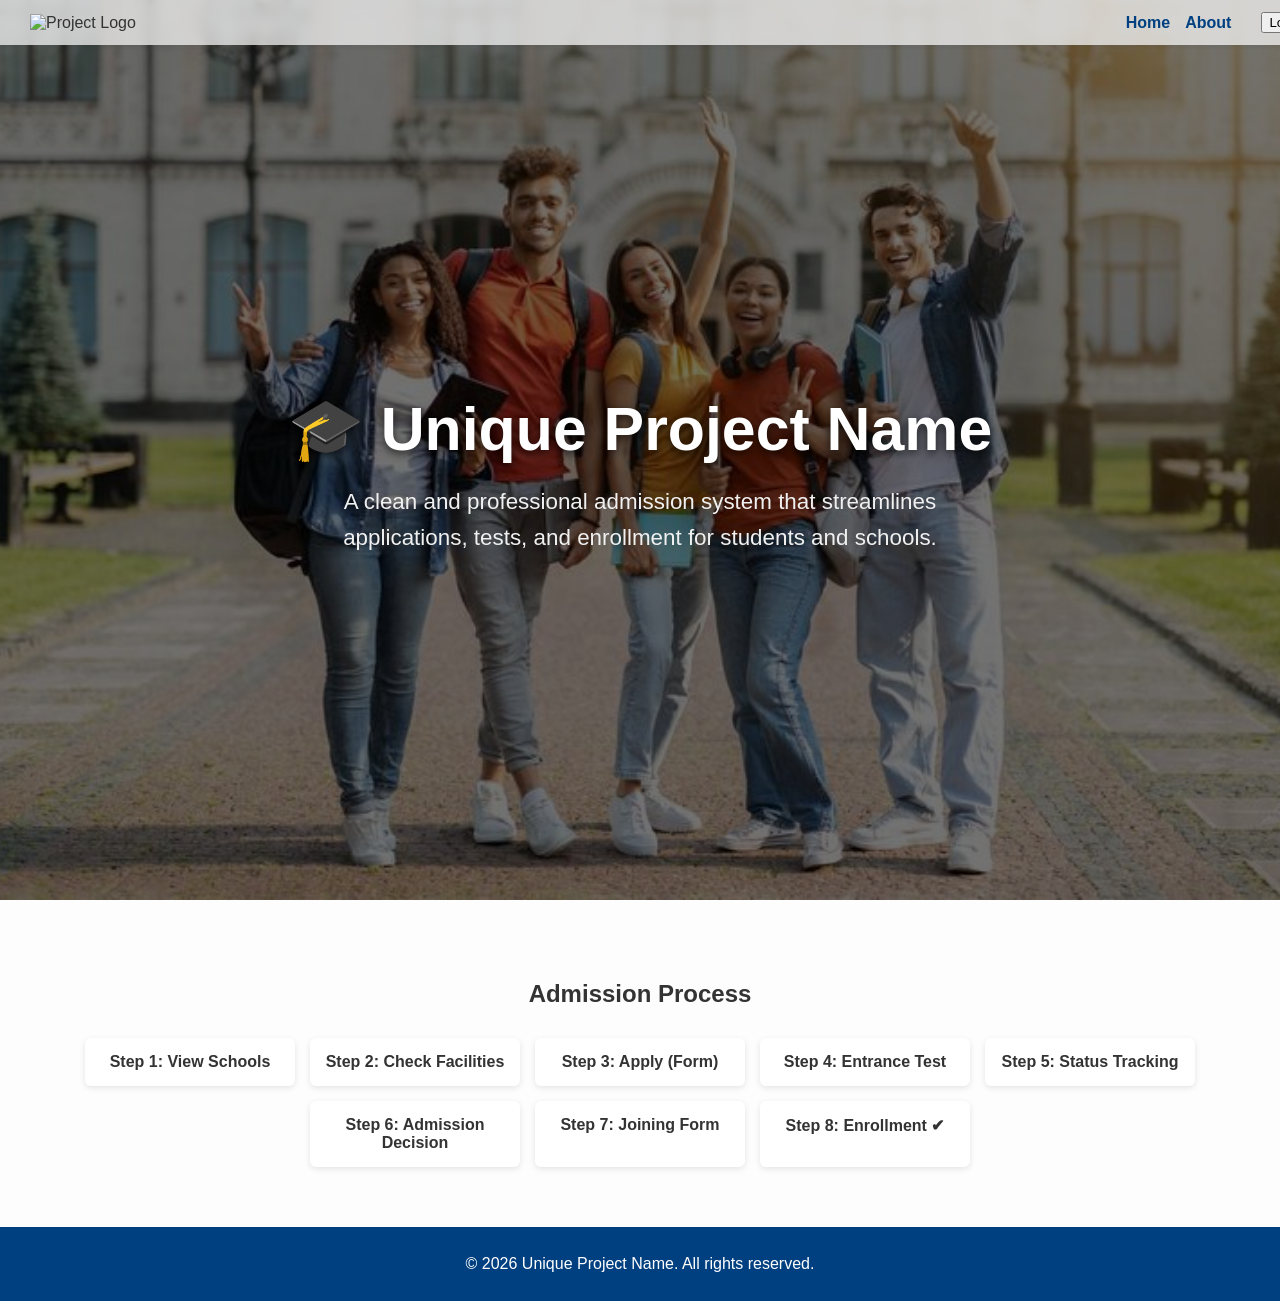
==== index.html @ 1dae4d08 "Your commit message here" ====
<!DOCTYPE html>
<html lang="en">
<head>
  <meta charset="UTF-8">
  <title>Unique Project Name</title>
  <link rel="stylesheet" href="style.css">
</head>
<body>

<!-- Transparent Navbar -->
<nav class="navbar">
  <div class="nav-left">
    <img src="logo.png" alt="Project Logo" class="logo">
    
  </div>
  <div class="nav-right">
    <ul>
      <li><a href="#home">Home</a></li>
      <li><a href="#about">About</a></li>
      <!-- Add more links later -->
       
    </ul>
    <button class="login-btn">Login</button>
  </div>
</nav>

<!-- Hero Section -->
<section class="hero" id="home">
  <div class="hero-overlay"></div>  <!-- This will be the dark transparent layer -->
  <div class="hero-content">
    <h1 class="project-title">🎓 Unique Project Name</h1>
    <p class="project-desc">
      A clean and professional admission system that streamlines applications, tests, and enrollment for students and schools.
    </p>
  </div>
</section>

<!-- Flowchart Section -->
<section class="flowchart" id="flowchart">
  <h2>Admission Process</h2>
  <div class="flow-steps">
    <div class="card">Step 1: View Schools</div>
    <div class="card">Step 2: Check Facilities</div>
    <div class="card">Step 3: Apply (Form)</div>
    <div class="card">Step 4: Entrance Test</div>
    <div class="card">Step 5: Status Tracking</div>
    <div class="card">Step 6: Admission Decision</div>
    <div class="card">Step 7: Joining Form</div>
    <div class="card">Step 8: Enrollment ✔</div>
  </div>
</section>

<!-- Footer -->
<footer>
  <p>© 2026 Unique Project Name. All rights reserved.</p>
</footer>

<script src="script.js"></script>
</body>
</html>
---- style.css ----
/* Reset */
body, ul {
  margin: 0;
  padding: 0;
}
body {
  font-family: 'Segoe UI', sans-serif;
  background: #fdfdfd;
  color: #333;
}

/* Navbar */
.navbar {
  position: fixed;
  top: 0;
  width: 100%;
  display: flex;
  justify-content: space-between;
  align-items: center;
  padding: 12px 30px;
  background: rgba(255, 255, 255, 0.7); /* Light transparent */
  backdrop-filter: blur(6px);
  box-shadow: 0 2px 4px rgba(0,0,0,0.05);
  z-index: 1000;
}
.logo {
  height: 40px;
  margin-right: 15px;
}

.navbar a {
  color: #004080;
  text-decoration: none;
  font-weight: 600;
}
.navbar a:hover {
  color: #0066cc;
}
.nav-right {
  display: flex;
  align-items: center;
  gap: 30px;           /* space between menu and button */
}

.navbar ul {
  display: flex;
  gap: 15px;
  margin: 0;
  padding: 0;
  list-style: none;
}


@media (max-width: 768px) {
  .nav-right {
    gap: 20px;
  }
  
}
/* Hero Section */
/* Hero Section */
.hero {
  position: relative;
  height: 100vh;
  background-image: url('assets/homepage-bg-img.jpg');  /* Put your chosen image here */
  background-size: cover;
  background-position: center;
  background-repeat: no-repeat;
  display: flex;
  align-items: center;
  justify-content: center;
  text-align: center;
  color: white;  /* Change text to white for contrast on dark overlay */
}

.hero-overlay {
  position: absolute;
  top: 0;
  left: 0;
  right: 0;
  bottom: 0;
  background-color: rgba(0, 0, 0, 0.55);  /* 55% darkness – adjust 0.45–0.70 as needed */
  z-index: 1;
}

.hero-content {
  position: relative;
  z-index: 2;  /* Above the overlay */
  max-width: 900px;
  padding: 0 20px;
}

.project-title {
  font-size: 3.8rem;
  font-weight: bold;
  margin-bottom: 1.2rem;
  text-shadow: 0 3px 10px rgba(0,0,0,0.7);  /* Helps text pop even more */
  color: white;
}

.project-desc {
  font-size: 1.4rem;
  max-width: 720px;
  margin: 0 auto;
  line-height: 1.6;
  color: #f0f0f0;  /* Slightly off-white for softer look */
}

/* Optional: Make title even bolder on mobile */
@media (max-width: 768px) {
  .project-title {
    font-size: 2.8rem;
  }
  .project-desc {
    font-size: 1.2rem;
  }
}

/* Flowchart Section */
.flowchart {
  padding: 60px 20px;
  text-align: center;
}
.flow-steps {
  display: flex;
  flex-wrap: wrap;
  justify-content: center;
  gap: 15px;
  margin-top: 30px;
}
.card {
  background: #ffffff;
  border-radius: 6px;
  padding: 15px;
  width: 180px;
  box-shadow: 0 2px 6px rgba(0,0,0,0.1);
  font-weight: 600;
  transition: transform 0.2s, background 0.2s;
}
.card:hover {
  transform: translateY(-5px);
  background: #f0f8ff;
}

/* Footer */
footer {
  background: #004080;
  color: white;
  text-align: center;
  padding: 12px;
}
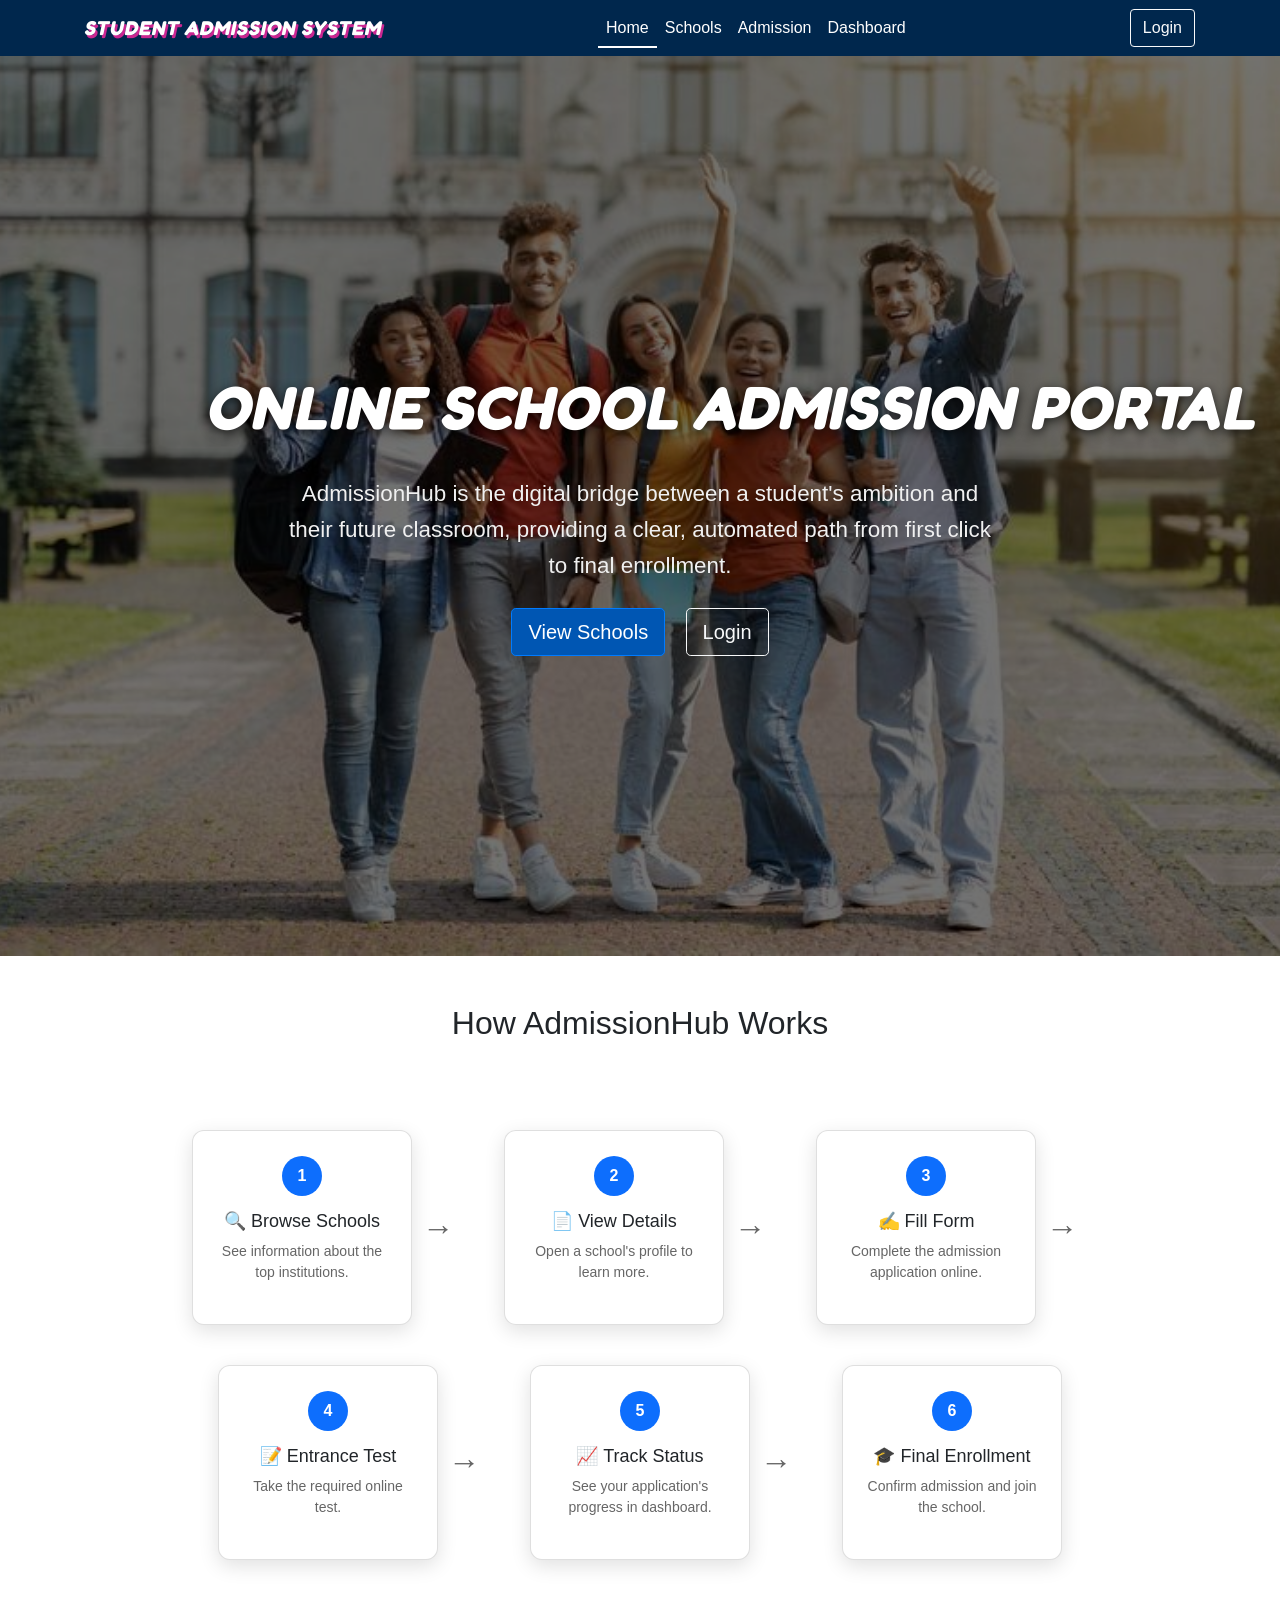
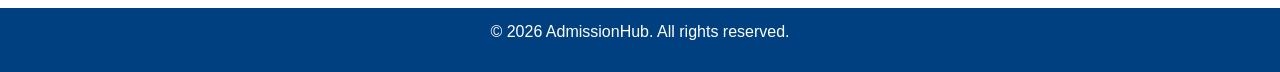
==== commit 8c9b8937: "Your commit message here" ====
--- a/index.html
+++ b/index.html
@@ -2,25 +2,38 @@
 <html lang="en">
 <head>
   <meta charset="UTF-8">
-  <title>Unique Project Name</title>
+  <title>AddmissionHub</title>
   <link rel="stylesheet" href="style.css">
+  <!-- Removed invalid stylesheets that linked to HTML pages -->
+  <link rel="stylesheet" href="https://cdn.jsdelivr.net/npm/bootstrap@4.5.3/dist/css/bootstrap.min.css" integrity="sha384-TX8t27EcRE3e/ihU7zmQxVncDAy5uIKz4rEkgIXeMed4M0jlfIDPvg6uqKI2xXr2" crossorigin="anonymous">
+  <link href="https://fonts.googleapis.com/css2?family=Fredoka:wght@700&display=swap" rel="stylesheet">
 </head>
 <body>
 
-<!-- Transparent Navbar -->
-<nav class="navbar">
-  <div class="nav-left">
-    <img src="logo.png" alt="Project Logo" class="logo">
-    
-  </div>
-  <div class="nav-right">
-    <ul>
-      <li><a href="#home">Home</a></li>
-      <li><a href="#about">About</a></li>
-      <!-- Add more links later -->
-       
-    </ul>
-    <button class="login-btn">Login</button>
+<!-- Navbar (dark blue) -->
+<nav class="navbar navbar-expand-lg navbar-dark navbar-custom sticky-top">
+  <div class="container">
+    <a class="navbar-brand" href="index.html">Student Admission System</a>
+    <button class="navbar-toggler" type="button" data-toggle="collapse" data-target="#navbarNav" aria-controls="navbarNav" aria-expanded="false" aria-label="Toggle navigation">
+      <span class="navbar-toggler-icon"></span>
+    </button>
+    <div class="collapse navbar-collapse justify-content-center" id="navbarNav">
+      <ul class="navbar-nav">
+        <li class="nav-item">
+          <a class="nav-link" href="index.html">Home</a>
+        </li>
+        <li class="nav-item">
+          <a class="nav-link" href="schools.html">Schools</a>
+        </li>
+        <li class="nav-item">
+          <a class="nav-link" href="pages/admission.html">Admission</a>
+        </li>
+        <li class="nav-item">
+          <a class="nav-link" id="dashboardLink" href="#">Dashboard</a>
+        </li>
+      </ul>
+    </div>
+    <button id="loginBtn" class="btn btn-outline-light">Login</button>
   </div>
 </nav>
 
@@ -28,33 +41,94 @@
 <section class="hero" id="home">
   <div class="hero-overlay"></div>  <!-- This will be the dark transparent layer -->
   <div class="hero-content">
-    <h1 class="project-title">🎓 Unique Project Name</h1>
+    <h1 class="project-title navbar-brand">Online School Admission Portal</h1>
     <p class="project-desc">
-      A clean and professional admission system that streamlines applications, tests, and enrollment for students and schools.
+      AdmissionHub is the digital bridge between a student's ambition and their future classroom, providing a clear, automated path from first click to final enrollment.
     </p>
+    <div class="mt-4">
+      <a href="schools.html" class="btn btn-primary btn-lg mr-3">View Schools</a>
+      <a href="#" class="btn btn-outline-light btn-lg" id="heroLoginBtn">Login</a>
+    </div>
   </div>
 </section>
 
 <!-- Flowchart Section -->
-<section class="flowchart" id="flowchart">
-  <h2>Admission Process</h2>
-  <div class="flow-steps">
-    <div class="card">Step 1: View Schools</div>
-    <div class="card">Step 2: Check Facilities</div>
-    <div class="card">Step 3: Apply (Form)</div>
-    <div class="card">Step 4: Entrance Test</div>
-    <div class="card">Step 5: Status Tracking</div>
-    <div class="card">Step 6: Admission Decision</div>
-    <div class="card">Step 7: Joining Form</div>
-    <div class="card">Step 8: Enrollment ✔</div>
-  </div>
+<div class="container my-5">
+    <h2 class="text-center mb-5">How AdmissionHub Works</h2>
+    <div class="row text-center g-4 flowchart">
+        <section class="flow-section">
+
+<div class="flow-container">
+
+<div class="flow-step">
+<div class="card">
+<div class="step-number">1</div>
+<h5>🔍 Browse Schools</h5>
+<p>See information about the top institutions.</p>
+</div>
+<span class="step-arrow">→</span>
+</div>
+
+<div class="flow-step">
+<div class="card">
+<div class="step-number">2</div>
+<h5>📄 View Details</h5>
+<p>Open a school's profile to learn more.</p>
+</div>
+<span class="step-arrow">→</span>
+</div>
+
+<div class="flow-step">
+<div class="card">
+<div class="step-number">3</div>
+<h5>✍️ Fill Form</h5>
+<p>Complete the admission application online.</p>
+</div>
+<span class="step-arrow">→</span>
+</div>
+
+<div class="flow-step">
+<div class="card">
+<div class="step-number">4</div>
+<h5>📝 Entrance Test</h5>
+<p>Take the required online test.</p>
+</div>
+<span class="step-arrow">→</span>
+</div>
+
+<div class="flow-step">
+<div class="card">
+<div class="step-number">5</div>
+<h5>📈 Track Status</h5>
+<p>See your application's progress in dashboard.</p>
+</div>
+<span class="step-arrow">→</span>
+</div>
+
+<div class="flow-step">
+<div class="card">
+<div class="step-number">6</div>
+<h5>🎓 Final Enrollment</h5>
+<p>Confirm admission and join the school.</p>
+</div>
+</div>
+
+</div>
+
 </section>
+
+    </div>
+</div>
+
+
 
 <!-- Footer -->
 <footer>
-  <p>© 2026 Unique Project Name. All rights reserved.</p>
+  <p>© 2026 AdmissionHub. All rights reserved.</p>
 </footer>
 
+<script src="https://code.jquery.com/jquery-3.5.1.slim.min.js"></script>
+<script src="https://cdn.jsdelivr.net/npm/bootstrap@4.5.3/dist/js/bootstrap.bundle.min.js"></script>
 <script src="script.js"></script>
 </body>
 </html>
--- a/style.css
+++ b/style.css
@@ -1,63 +1,37 @@
 /* Reset */
-body, ul {
-  margin: 0;
-  padding: 0;
-}
+
 body {
   font-family: 'Segoe UI', sans-serif;
   background: #fdfdfd;
   color: #333;
 }
-
-/* Navbar */
-.navbar {
-  position: fixed;
-  top: 0;
-  width: 100%;
-  display: flex;
-  justify-content: space-between;
-  align-items: center;
-  padding: 12px 30px;
-  background: rgba(255, 255, 255, 0.7); /* Light transparent */
-  backdrop-filter: blur(6px);
-  box-shadow: 0 2px 4px rgba(0,0,0,0.05);
-  z-index: 1000;
-}
-.logo {
-  height: 40px;
-  margin-right: 15px;
-}
-
-.navbar a {
-  color: #004080;
-  text-decoration: none;
-  font-weight: 600;
-}
-.navbar a:hover {
-  color: #0066cc;
-}
-.nav-right {
-  display: flex;
-  align-items: center;
-  gap: 30px;           /* space between menu and button */
-}
-
-.navbar ul {
-  display: flex;
-  gap: 15px;
-  margin: 0;
-  padding: 0;
-  list-style: none;
-}
-
-
-@media (max-width: 768px) {
-  .nav-right {
-    gap: 20px;
-  }
-  
-}
-/* Hero Section */
+/* Navbar*/
+.navbar-brand {
+    font-family: 'Fredoka', sans-serif;       /* Rounded, bubbly feel */
+    font-weight: 700;                         /* Extra bold */
+    font-size: 2rem;                          /* Adjust size as needed */
+    color: #4a00e0;                           /* Vibrant purple/blue for modern look */
+    letter-spacing: 1px;
+    text-transform: uppercase;                /* Optional – makes it punchier */
+    
+    /* Bubble/pop effect with layered shadows */
+    text-shadow: 3px 3px 0 #ca2691;
+    /* Multi-color 3D pop – change colors to match your theme (additional offsets can be added) */
+    /* Slant / tilt effect (bubble slant words) */
+    transform: skewX(-12deg);                 /* Negative = right-leaning slant */
+    display: inline-block;                    /* Important for transform */
+    
+    transition: all 0.3s ease;                /* Smooth hover */
+  }
+
+  .navbar-brand:hover {
+    transform: skewX(-12deg) scale(1.08);     /* Slight grow on hover */
+    text-shadow: 
+      4px 4px 0 #200d6b, 
+      8px 8px 0 #4b1d7f, 
+      12px 12px 0 #5148b2;
+  }
+
 /* Hero Section */
 .hero {
   position: relative;
@@ -91,7 +65,7 @@
 }
 
 .project-title {
-  font-size: 3.8rem;
+  font-size: 3.8rem !important;
   font-weight: bold;
   margin-bottom: 1.2rem;
   text-shadow: 0 3px 10px rgba(0,0,0,0.7);  /* Helps text pop even more */
@@ -117,29 +91,167 @@
 }
 
 /* Flowchart Section */
-.flowchart {
-  padding: 60px 20px;
+/* FLOW SECTION */
+
+.flow-container{
+    display:flex;
+    justify-content:center;
+    align-items:center;
+    flex-wrap:wrap;
+    gap:40px;
+    margin-top:40px;
+}
+
+/* FLOW STEP */
+
+.flow-step{
+    display:flex;
+    align-items:center;
+}
+
+/* CARD DESIGN */
+
+.flow-step .card{
+    width:220px;
+    padding:25px 20px;
+    border-radius:12px;
+    text-align:center;
+    background:white;
+    transition:0.3s;
+    
+    /* Professional shadow */
+    box-shadow:0 6px 20px rgba(0,0,0,0.12);
+}
+
+/* Hover effect */
+
+.flow-step .card:hover{
+    transform:translateY(-5px);
+    box-shadow:0 10px 30px rgba(0,0,0,0.2);
+}
+
+/* STEP NUMBER */
+
+.step-number{
+    width:40px;
+    height:40px;
+    margin:auto;
+    margin-bottom:15px;
+    
+    display:flex;
+    justify-content:center;
+    align-items:center;
+
+    border-radius:50%;
+    background:#0d6efd;
+    color:white;
+    font-weight:bold;
+}
+
+/* ARROW */
+
+.step-arrow{
+    font-size:28px;
+    margin-left:15px;
+    color:#0d6efd;
+}
+
+/* TEXT */
+
+.flow-step h5{
+    font-size:18px;
+    margin-bottom:8px;
+}
+
+.flow-step p{
+    font-size:14px;
+    color:#666;
+}
+
+/* RESPONSIVE */
+
+@media(max-width:768px){
+
+    .flow-container{
+        flex-direction:column;
+    }
+
+    .flow-step{
+        flex-direction:column;
+    }
+
+    .step-arrow{
+        transform:rotate(90deg);
+        margin:15px 0;
+    }
+}
+
+/* Navbar customization */
+.navbar-custom { background-color: #00274d !important; }
+.navbar-custom .navbar-brand, .navbar-custom .nav-link { color: white !important; }
+.navbar-custom .nav-link { position: relative; }
+.navbar-custom .nav-link::after { content: ''; position: absolute; width: 0; height: 2px; bottom: 0; left: 0; background: #fff; transition: width 0.3s; }
+.navbar-custom .nav-link:hover::after { width: 100%; }
+.navbar-custom .nav-link.active::after { width: 100%; }
+
+/* button styles */
+.btn-primary { background-color: #0056b3 !important; border: none; }
+
+/* Card lift effect used on school cards */
+.hover-lift {
+  transition: transform 0.3s, box-shadow 0.3s;
+}
+.hover-lift:hover {
+  transform: translateY(-6px);
+  box-shadow: 0 12px 24px rgba(0,0,0,0.2);
+}
+
+/* Login modal and card styling */
+#loginModal .modal-content {
+  border-radius: 20px;
+  box-shadow: 0 20px 60px rgba(0,0,0,0.3);
+  overflow: hidden;
+}
+#loginModal .modal-header {
+  background: #0277bd;
+  color: #fff;
+  border-bottom: none;
+}
+#loginModal .modal-body {
+  padding: 2rem;
+}
+#loginModal .tab {
+  cursor: pointer;
+  padding: 12px 0;
+  flex: 1;
   text-align: center;
-}
-.flow-steps {
-  display: flex;
-  flex-wrap: wrap;
-  justify-content: center;
-  gap: 15px;
-  margin-top: 30px;
-}
-.card {
-  background: #ffffff;
-  border-radius: 6px;
-  padding: 15px;
-  width: 180px;
-  box-shadow: 0 2px 6px rgba(0,0,0,0.1);
-  font-weight: 600;
-  transition: transform 0.2s, background 0.2s;
-}
-.card:hover {
-  transform: translateY(-5px);
-  background: #f0f8ff;
+  font-weight: 500;
+  transition: background 0.3s, color 0.3s;
+}
+#loginModal .tab.active { background: #e3f2fd; color: #0277bd; }
+
+/* navbar login button spacing */
+#loginBtn {
+  margin-left: 1rem;
+}
+
+.btn-primary:hover, .btn-primary:focus { background-color: #003d80 !important; }
+
+/* Flowchart arrows */
+.flowchart { align-items: center; }
+
+/* card lift on hover */
+.hover-lift { transition: transform 0.2s, box-shadow 0.2s; }
+.hover-lift:hover { transform: translateY(-5px); box-shadow: 0 10px 30px rgba(0,0,0,0.15); }
+
+/* form elements */
+input, select, textarea, .form-control { border-radius: 0.4rem; }
+button { border-radius: 0.4rem; }
+.flow-step { position: relative; display: flex; align-items: center; justify-content: center; }
+.step-arrow { font-size: 2rem; color: #666; margin: 0 10px; }
+.flow-step:last-child .step-arrow { display: none; }
+@media (max-width: 768px) {
+  .step-arrow { display: none; }
 }
 
 /* Footer */
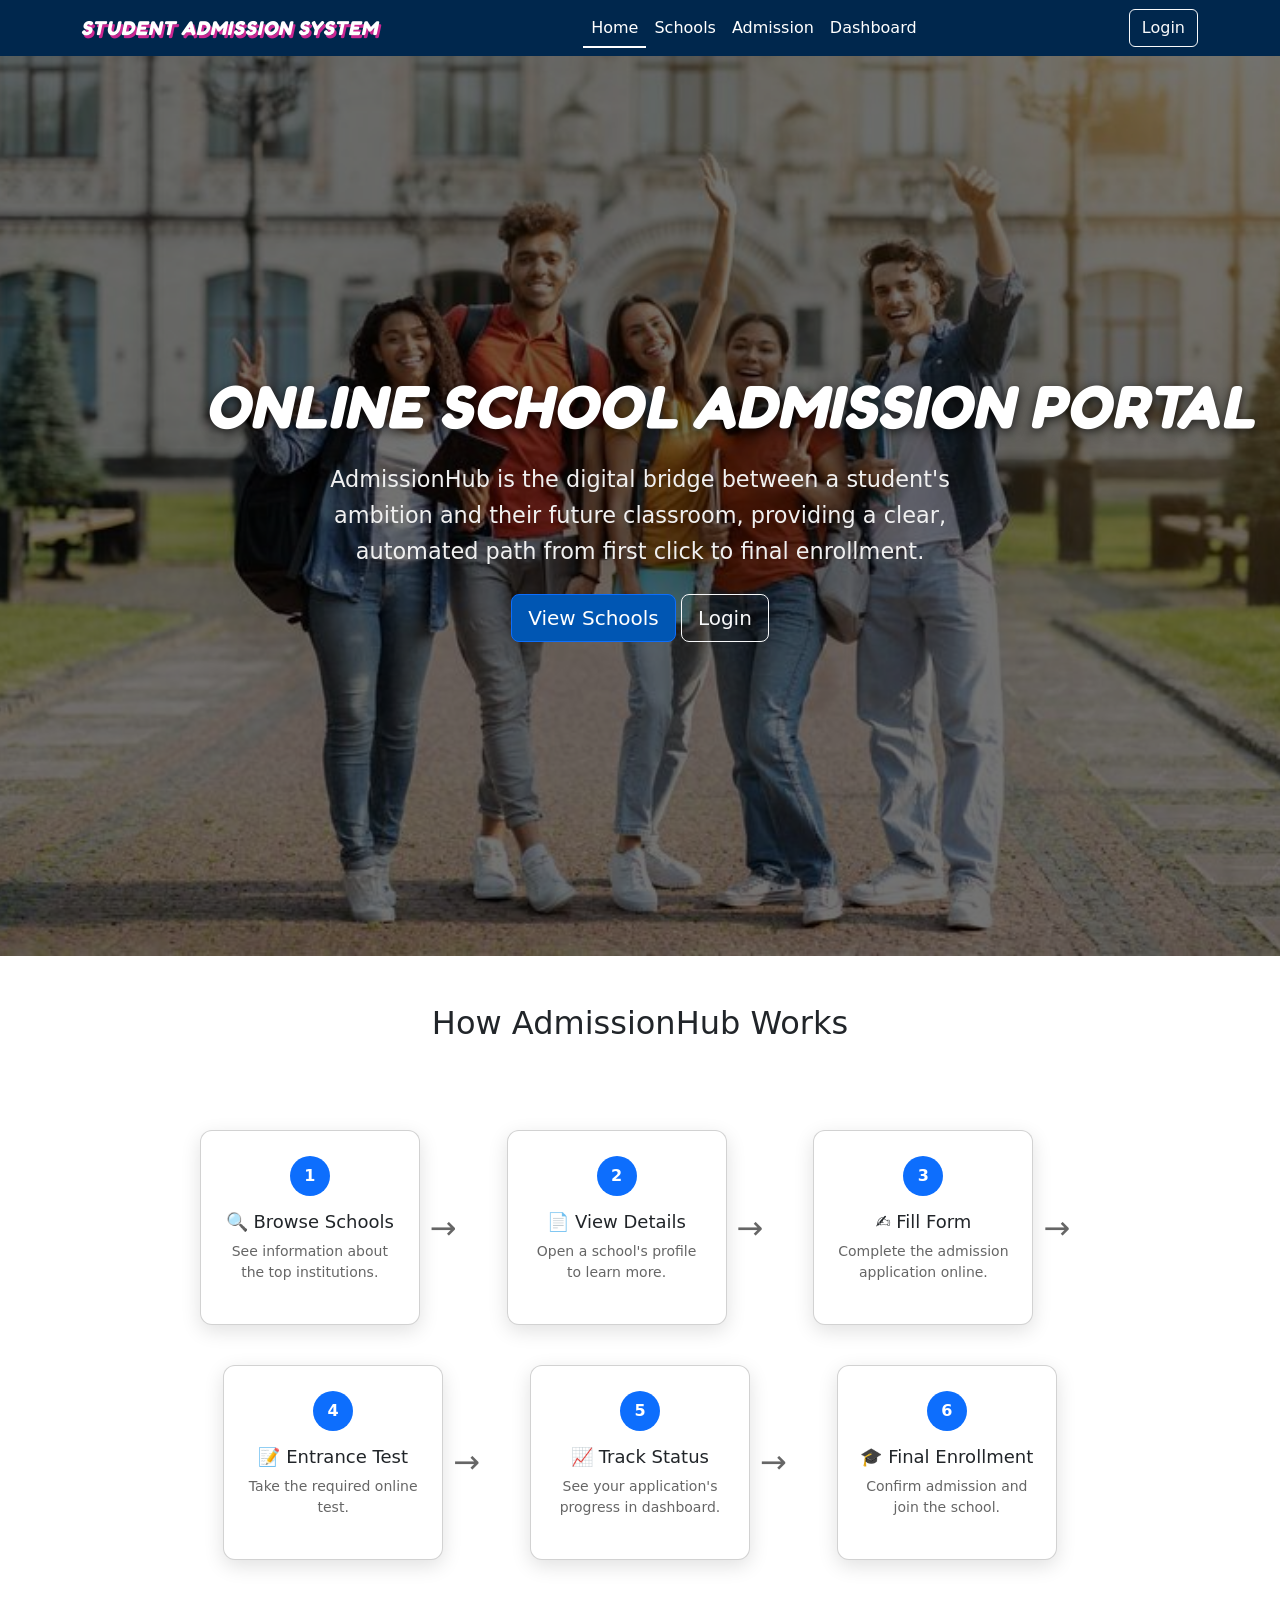
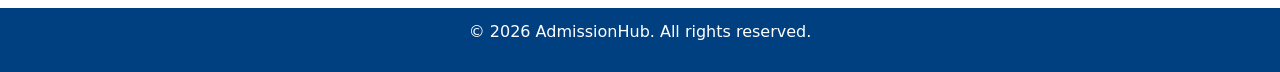
==== commit dfcdfcf5: "Your commit message here" ====
--- a/index.html
+++ b/index.html
@@ -5,7 +5,7 @@
   <title>AddmissionHub</title>
   <link rel="stylesheet" href="style.css">
   <!-- Removed invalid stylesheets that linked to HTML pages -->
-  <link rel="stylesheet" href="https://cdn.jsdelivr.net/npm/bootstrap@4.5.3/dist/css/bootstrap.min.css" integrity="sha384-TX8t27EcRE3e/ihU7zmQxVncDAy5uIKz4rEkgIXeMed4M0jlfIDPvg6uqKI2xXr2" crossorigin="anonymous">
+  <link rel="stylesheet" href="https://cdn.jsdelivr.net/npm/bootstrap@5.3.2/dist/css/bootstrap.min.css">
   <link href="https://fonts.googleapis.com/css2?family=Fredoka:wght@700&display=swap" rel="stylesheet">
 </head>
 <body>
@@ -14,7 +14,7 @@
 <nav class="navbar navbar-expand-lg navbar-dark navbar-custom sticky-top">
   <div class="container">
     <a class="navbar-brand" href="index.html">Student Admission System</a>
-    <button class="navbar-toggler" type="button" data-toggle="collapse" data-target="#navbarNav" aria-controls="navbarNav" aria-expanded="false" aria-label="Toggle navigation">
+    <button class="navbar-toggler" type="button" data-bs-toggle="collapse" data-bs-target="#navbarNav" aria-controls="navbarNav" aria-expanded="false" aria-label="Toggle navigation">
       <span class="navbar-toggler-icon"></span>
     </button>
     <div class="collapse navbar-collapse justify-content-center" id="navbarNav">
@@ -128,7 +128,7 @@
 </footer>
 
 <script src="https://code.jquery.com/jquery-3.5.1.slim.min.js"></script>
-<script src="https://cdn.jsdelivr.net/npm/bootstrap@4.5.3/dist/js/bootstrap.bundle.min.js"></script>
+<script src="https://cdn.jsdelivr.net/npm/bootstrap@5.3.2/dist/js/bootstrap.bundle.min.js"></script>
 <script src="script.js"></script>
 </body>
 </html>
--- a/style.css
+++ b/style.css
@@ -244,6 +244,21 @@
 .hover-lift { transition: transform 0.2s, box-shadow 0.2s; }
 .hover-lift:hover { transform: translateY(-5px); box-shadow: 0 10px 30px rgba(0,0,0,0.15); }
 
+/* School card listing page styling */
+.school-card-img {
+  height: 220px;
+  width: 100%;
+  object-fit: cover;
+  border-radius: 0.5rem 0.5rem 0 0;
+  display: block;
+}
+
+#schools-container .card {
+  border-radius: 0.5rem;
+  border: none;
+  overflow: hidden;
+}
+
 /* form elements */
 input, select, textarea, .form-control { border-radius: 0.4rem; }
 button { border-radius: 0.4rem; }
@@ -254,6 +269,293 @@
   .step-arrow { display: none; }
 }
 
+/* School Details Page Styling */
+
+/* Full-width carousel wrapper */
+.school-carousel-wrapper {
+  width: 100%;
+  margin: 0;
+  padding: 0;
+  background: linear-gradient(135deg, #f5f5f5 0%, #e8e8e8 100%);
+}
+
+#school-details-container .carousel {
+  width: 100%;
+  max-width: 100%;
+}
+
+/* Fixed height carousel for consistent display */
+#school-details-container .carousel-inner {
+  height: 450px;
+  background-color: #f2f2f2;
+}
+
+/* carousel slides: center content with gray backdrop */
+#school-details-container .carousel-item {
+  height: 450px;
+  background-color: #f2f2f2;   /* light gray for empty sides */
+  text-align: center;
+}
+
+/* Only active carousel items use flex to center their content */
+#school-details-container .carousel-item.active {
+  display: flex;
+  justify-content: center;
+  align-items: center;
+}
+
+#school-details-container .carousel-item img {
+  width: 100%;
+  height: 100%;
+  object-fit: contain;            /* zoom small images to fill area */
+  border-radius: 0.6rem;        /* rounded corners */
+  box-shadow: 0 2px 8px rgba(0, 0, 0, 0.1);
+}
+
+/* School header section */
+.school-header {
+  padding: 2rem 0;
+  border-bottom: 2px solid #f0f0f0;
+}
+
+.school-header h1 {
+  font-size: 2.5rem;
+  font-weight: 600;
+  color: #00274d;
+  margin-bottom: 1rem;
+}
+
+.school-meta p {
+  font-size: 1rem;
+  margin: 0.5rem 0;
+}
+
+.school-meta .text-warning {
+  font-size: 1.2rem;
+  margin-top: 0.5rem;
+}
+
+/* About section */
+.about-section {
+  background: #ffffff;
+  padding: 2rem;
+  border-radius: 0.8rem;
+  box-shadow: 0 2px 8px rgba(0, 0, 0, 0.06);
+  border-left: 4px solid #0277bd;
+}
+
+.section-title {
+  font-size: 1.8rem;
+  font-weight: 600;
+  color: #00274d;
+  margin-bottom: 1.5rem;
+  position: relative;
+  padding-bottom: 0.5rem;
+}
+
+.section-title::after {
+  content: '';
+  position: absolute;
+  bottom: 0;
+  left: 0;
+  width: 60px;
+  height: 3px;
+  background: linear-gradient(90deg, #0277bd, #00b4d8);
+  border-radius: 2px;
+}
+
+.about-description {
+  font-size: 1.05rem;
+  line-height: 1.8;
+  color: #555;
+  margin: 0;
+}
+
+/* School Info Grid */
+.school-info-section {
+  width: 100%;
+}
+
+.info-grid {
+  display: grid;
+  grid-template-columns: repeat(2, 1fr);
+  gap: 1.5rem;
+}
+
+.info-card {
+  background: #ffffff;
+  border-radius: 0.8rem;
+  padding: 1.5rem;
+  box-shadow: 0 2px 8px rgba(0, 0, 0, 0.06);
+  border-top: 4px solid #0277bd;
+  transition: all 0.3s ease;
+}
+
+.info-card:hover {
+  transform: translateY(-4px);
+  box-shadow: 0 6px 16px rgba(0, 0, 0, 0.12);
+}
+
+.info-card h5 {
+  color: #00274d;
+  font-weight: 600;
+  font-size: 1.2rem;
+  margin-bottom: 1rem;
+  display: flex;
+  align-items: center;
+  gap: 0.5rem;
+}
+
+.info-card h5 i {
+  color: #0277bd;
+  font-size: 1.1rem;
+}
+
+.info-content {
+  color: #666;
+  font-size: 0.95rem;
+}
+
+.info-content p {
+  margin-bottom: 0.8rem;
+  line-height: 1.6;
+}
+
+.info-content p:last-child {
+  margin-bottom: 0;
+}
+
+.info-content strong {
+  color: #333;
+  font-weight: 600;
+}
+
+.facilities-list,
+.achievements-list {
+  padding-left: 1.5rem;
+  margin: 0;
+}
+
+.facilities-list li,
+.achievements-list li {
+  margin-bottom: 0.6rem;
+  line-height: 1.6;
+}
+
+.admission-card {
+  border-top-color: #4caf50;
+}
+
+.admission-card h5 i {
+  color: #4caf50;
+}
+
+.admission-status {
+  font-size: 1rem;
+  margin-bottom: 1rem;
+}
+
+.badge {
+  padding: 0.5rem 1rem;
+  font-size: 0.85rem;
+  font-weight: 500;
+}
+
+/* Details page cards and carousel */
+#school-details-container .card {
+  border-radius: 0.8rem;
+  transition: transform 0.3s, box-shadow 0.3s;
+}
+#school-details-container .card:hover {
+  transform: translateY(-4px);
+  box-shadow: 0 8px 20px rgba(0,0,0,0.15);
+}
+
+/* Responsive Design */
+
+/* Tablet (768px to 1024px) */
+@media (max-width: 1024px) {
+  .info-grid {
+    grid-template-columns: repeat(2, 1fr);
+  }
+
+  .school-header h1 {
+    font-size: 2rem;
+  }
+
+  .section-title {
+    font-size: 1.5rem;
+  }
+}
+
+/* Mobile (less than 768px) */
+@media (max-width: 768px) {
+  .info-grid {
+    grid-template-columns: 1fr;
+  }
+
+  .school-header h1 {
+    font-size: 1.8rem;
+  }
+
+  .school-header {
+    padding: 1.5rem 0;
+  }
+
+  .section-title {
+    font-size: 1.3rem;
+  }
+
+  .about-section {
+    padding: 1.5rem;
+  }
+
+  .info-card {
+    padding: 1.2rem;
+  }
+
+  #school-details-container .carousel-inner {
+    height: 300px;
+  }
+
+  #school-details-container .carousel-item {
+    height: 300px;
+  }
+
+  .school-card-img {
+    height: 180px;
+  }
+}
+
+/* Small mobile (less than 480px) */
+@media (max-width: 480px) {
+  .school-header h1 {
+    font-size: 1.5rem;
+  }
+
+  .section-title {
+    font-size: 1.1rem;
+  }
+
+  #school-details-container .carousel-inner {
+    height: 250px;
+  }
+
+  #school-details-container .carousel-item {
+    height: 250px;
+  }
+
+  .info-card h5 {
+    font-size: 1rem;
+  }
+
+  .info-content {
+    font-size: 0.9rem;
+  }
+}
+
+
+
 /* Footer */
 footer {
   background: #004080;
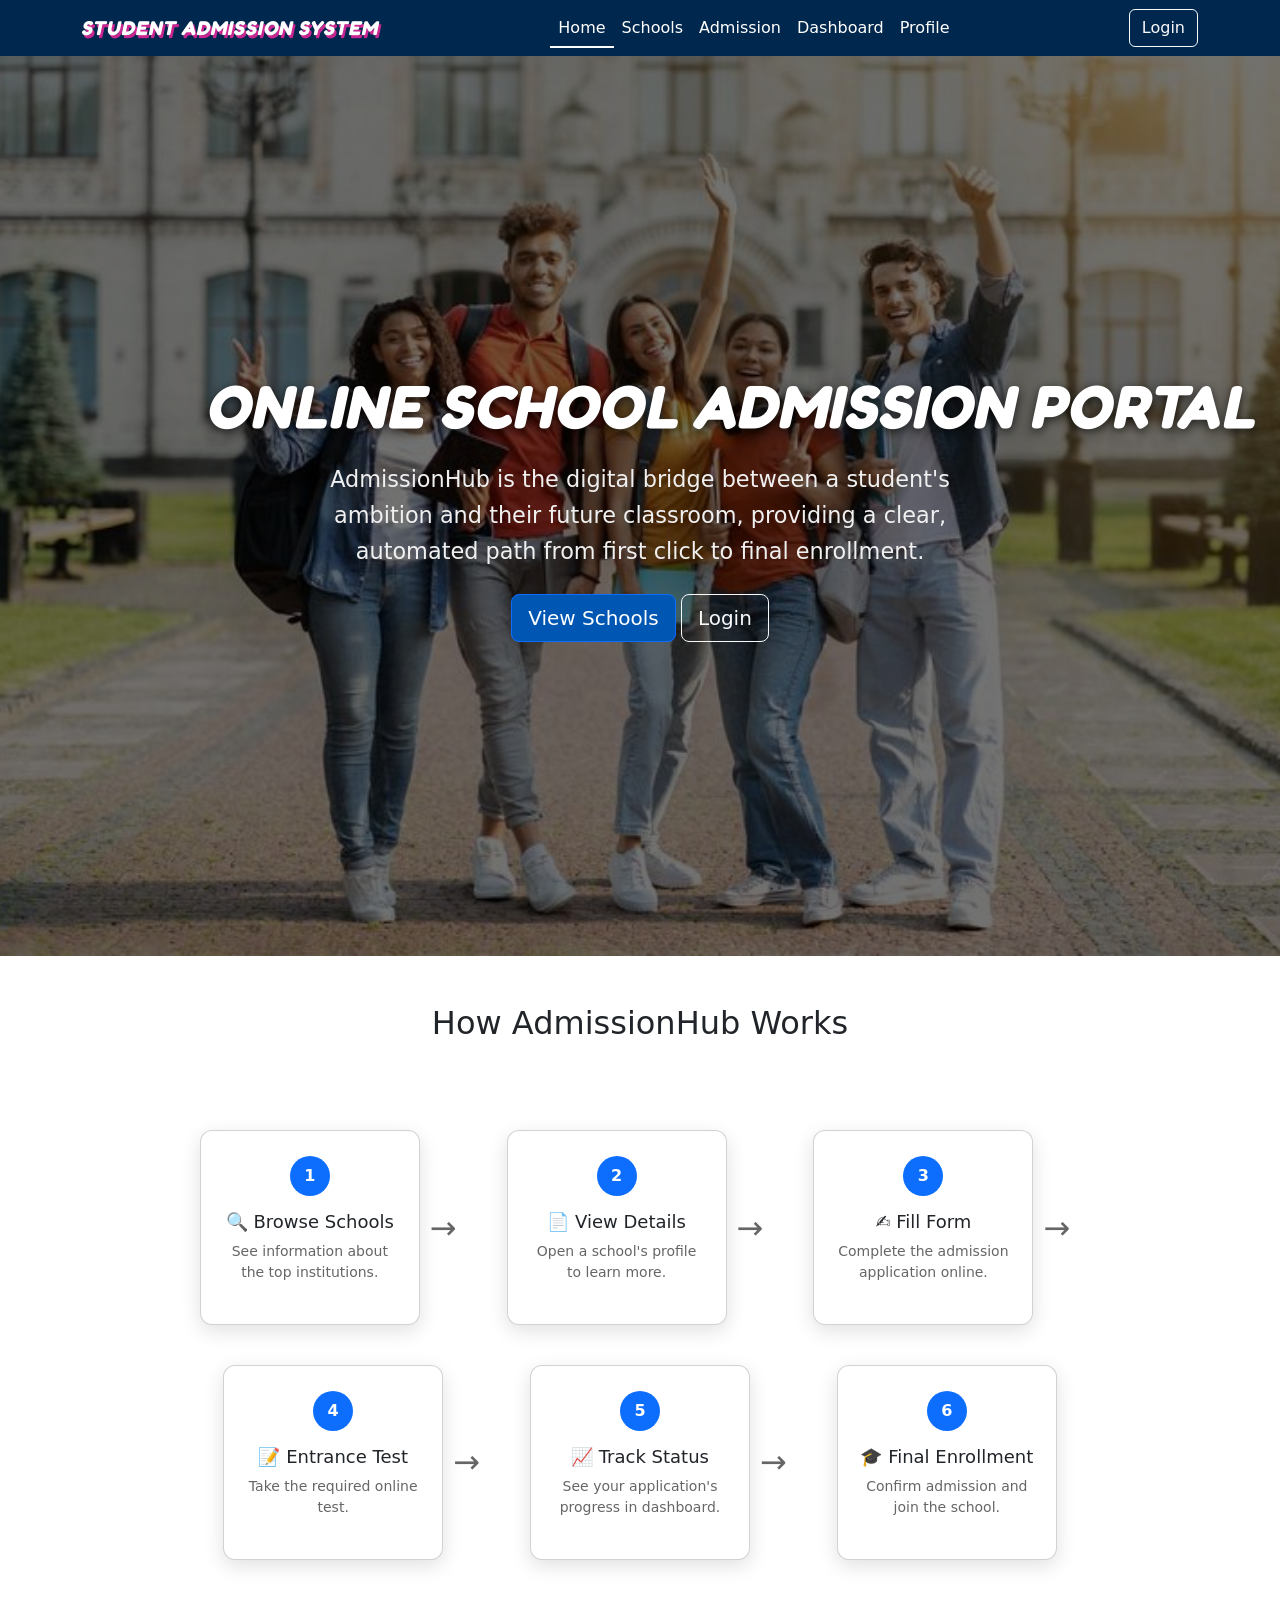
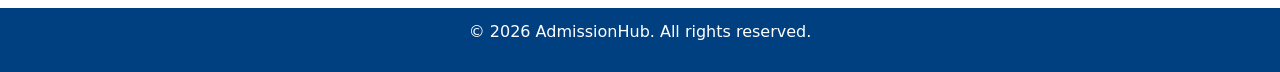
==== commit 64c1aa65: "Your commit message here" ====
--- a/index.html
+++ b/index.html
@@ -31,6 +31,10 @@
         <li class="nav-item">
           <a class="nav-link" id="dashboardLink" href="#">Dashboard</a>
         </li>
+        <li class="nav-item">
+          <a class="nav-link" id="profileLink" href="#">Profile</a>
+        </li>
+        
       </ul>
     </div>
     <button id="loginBtn" class="btn btn-outline-light">Login</button>
